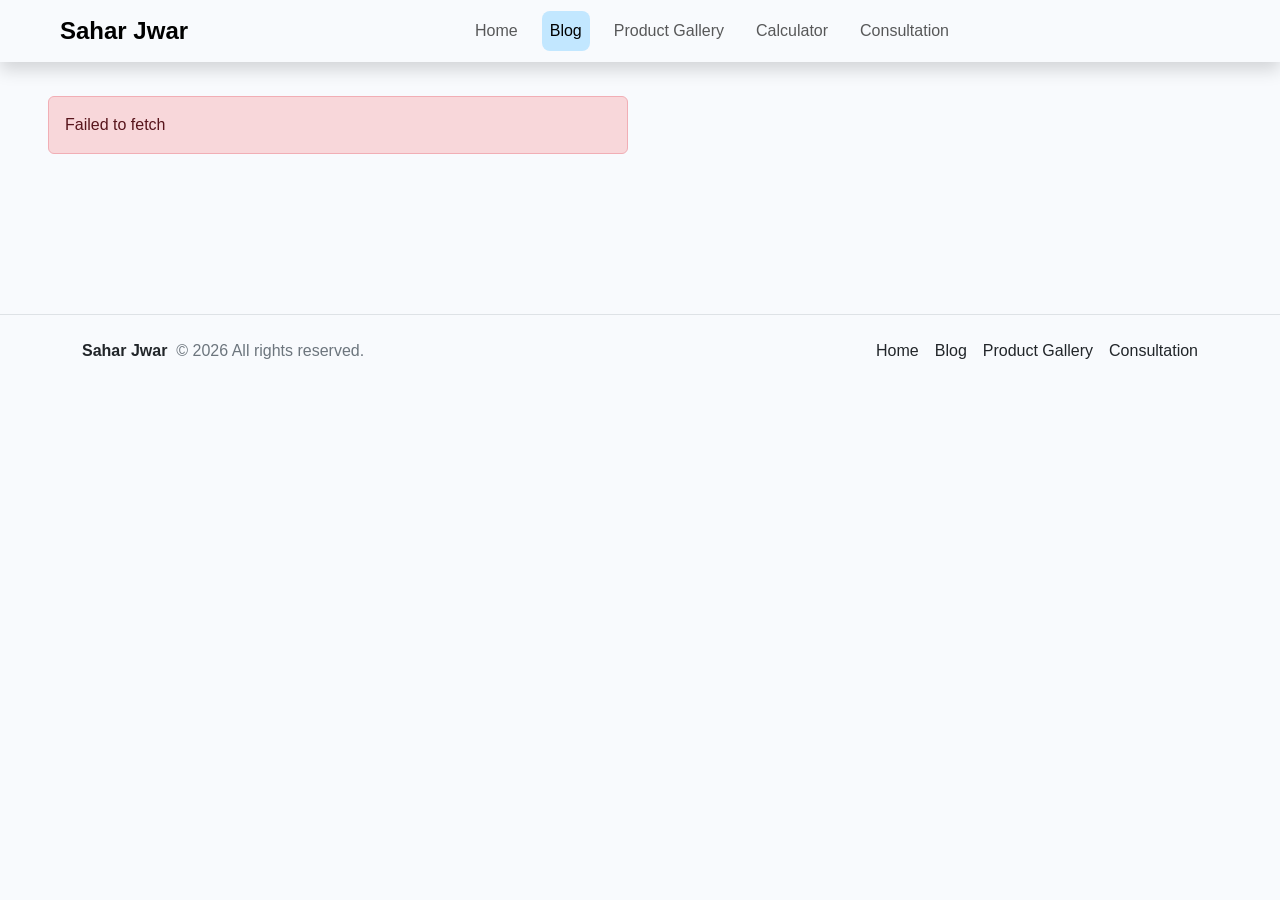
==== Blog.html @ d12f89d2 "first commit" ====
<!DOCTYPE html>
<html lang="en">
<head>
    <meta charset="UTF-8">
    <meta name="viewport" content="width=device-width, initial-scale=1.0">
    <title>Blog</title>
    <link rel="stylesheet" href="https://cdnjs.cloudflare.com/ajax/libs/bootstrap/5.3.8/css/bootstrap.min.css" integrity="sha512-2bBQCjcnw658Lho4nlXJcc6WkV/UxpE/sAokbXPxQNGqmNdQrWqtw26Ns9kFF/yG792pKR1Sx8/Y1Lf1XN4GKA==" crossorigin="anonymous" referrerpolicy="no-referrer" />
    <link rel="stylesheet" href="assets/css/main.css">
</head>
<body>
  <!-- HEADER START -->
    <header>
    <nav class="navbar navbar-expand-lg shadow px-5 position-fixed top-0 start-0 end-0 z-10">
      <div class="container-fluid">
        <a class="navbar-brand fs-4 fw-semibold" href="#">Sahar Jwar</a>
        <button class="navbar-toggler border-0 shadow-none" type="button" data-bs-toggle="collapse" data-bs-target="#navbarNav" aria-controls="navbarNav" aria-expanded="false" aria-label="Toggle navigation">
          <span class="navbar-toggler-icon"></span>
        </button>
        <div class="collapse navbar-collapse center" id="navbarNav">
          <ul class="navbar-nav gap-3">
            <li class="nav-item">
              <a class="nav-link fs-6"  href="index.html">Home</a>
            </li>
            <li class="nav-item">
              <a class="nav-link active fs-6" aria-current="Blog" href="Blog.html">Blog</a>
            </li>
            <li class="nav-item">
              <a class="nav-link fs-6" href="ProductGallery.html">Product Gallery</a>
            </li>
            <li class="nav-item">
              <a class="nav-link fs-6" href="Calculator.html" >Calculator</a>
            </li>
            <li class="nav-item">
              <a class="nav-link fs-6" href="Consultation.html" >Consultation</a>
            </li>
          </ul>
        </div>
      </div>
    </nav>
    </header>
  <!-- HEADER START -->
  
  <!-- MAIN START -->
   <main class="container-fluid px-5 mt-5">

    <!-- BLOG CONTAINER START -->
    <section class="py-5 row row-cols-1 row-cols-md-2 g-4" id ="blog">
      
    </section>
    <!-- BLOG CONTAINER END -->
  
    <!-- PAGNATION START -->
    <section class="pb-5" aria-label="Blog pagination">
      <ul class="pagination justify-content-center" id="blogPagination"></ul>
    </section>
    <!-- PAGNATION END -->

   </main>
  <!-- MAIN END -->

   <!-- FOOTER START -->
    <footer class="mt-5 border-top">
        <div class="container py-4">
            <div class="row g-3 align-items-center">
                <div class="col-12 col-md-6 text-center text-md-start">
                    <span class="fw-semibold">Sahar Jwar</span>
                    <span class="text-secondary">&nbsp;© <span id="footerYear"></span> All rights reserved.</span>
                </div>
                <div class="col-12 col-md-6 d-flex justify-content-center justify-content-md-end gap-3">
                    <a class="text-decoration-none" href="index.html">Home</a>
                    <a class="text-decoration-none" href="Blog.html">Blog</a>
                    <a class="text-decoration-none" href="ProductGallery.html">Product Gallery</a>
                    <a class="text-decoration-none" href="Consultation.html">Consultation</a>
                </div>
            </div>
        </div>
    </footer>
   <!-- FOOTER END -->

    <script>
        document.getElementById('footerYear').textContent = new Date().getFullYear();
    </script>
    <script src="https://cdnjs.cloudflare.com/ajax/libs/bootstrap/5.3.8/js/bootstrap.min.js" integrity="sha512-nKXmKvJyiGQy343jatQlzDprflyB5c+tKCzGP3Uq67v+lmzfnZUi/ZT+fc6ITZfSC5HhaBKUIvr/nTLCV+7F+Q==" crossorigin="anonymous" referrerpolicy="no-referrer"></script>
    <script src="assets/js/seeMoreDetails.js"></script>
    <script src="assets/js/blog.js"></script>

</body>
</html>
---- assets/css/main.css ----
/* GLOPALE STYLE START */
*{
    margin: 0;
    padding: 0;
    box-sizing: border-box;
    font-family: 'Segoe UI', Tahoma, Geneva, Verdana, sans-serif;
}
:root{
    --primary-color: #c2e7ff;
    --bg-pri: #f8fafd;
    --bg-sec: #e9eef6;
    --text-color: #212529;
}
.text-bg-primary{
    background-color: var(--primary-color) !important;
}
.btn-outline-primary{
    outline: none !important;
    border: 2px solid var(--primary-color) !important;
    color: #000 !important;
    &:hover{
        background-color: var(--primary-color) !important;

    }
}
body{
    background-color: var(--bg-pri);
    color: var(--text-color);
}
nav{
    background-color: var(--bg-pri);
    z-index: 10;
}
nav ul li a{
    border-radius: 0.5rem;
        &:hover{
            color: var(--text-color)!important;
            background-color: var(--primary-color);
            transition: all 0.3s ease;
        }
}
nav .center{
    display: flex;
    justify-content: center;
}
.active{
    padding: 0.5rem 1rem;
    background-color: var(--primary-color);
    border-radius: 0.5rem;
    transition: all 0.3s ease;
}
footer{
    background: transparent;
    color: var(--text-color);
}
footer a {
    color: var(--text-color);
}
/* GLOPALE STYLE END */



/* INDEX PAGE START */

/* DARK THEME START */
body.theme-dark{
    --bg-pri: #1f232c;
    --bg-sec: #1f232c;
    --text-color: #ffffff;
}
body.theme-dark nav,
body.theme-dark .projects,
body.theme-dark .project-card,
body.theme-dark .list-group-item,
body.theme-dark .card{
    background-color: var(--bg-pri);
}
body.theme-dark .card{
    box-shadow: 0 4px 8px rgba(255, 255, 255, 0.1);
}
body.theme-dark .project-card{
    color: var(--text-color);
}
body.theme-dark a,
body.theme-dark nav .active,
body.theme-dark nav ul li a:hover,
body.theme-dark .card-link{
    color: #000 !important;
}
body.theme-dark .icons a,
body.theme-dark nav ul li a ,
body.theme-dark nav a ,
body.theme-dark .list-group-item,
body.theme-dark .icons a:hover{
    color: #fff !important;
}
body.theme-dark i[data-theme-toggle-icon]{
    color: var(--text-color) !important;
}
body.theme-dark .navbar-toggler-icon {
  background-image: url("data:image/svg+xml,%3csvg xmlns='http://www.w3.org/2000/svg' viewBox='0 0 30 30'%3e%3cpath stroke='white' stroke-linecap='round' stroke-miterlimit='10' stroke-width='2' d='M4 7h22M4 15h22M4 23h22'/%3e%3c/svg%3e") !important;
}
body.theme-dark footer a,
body.theme-dark footer .fw-semibold,
body.theme-dark footer .text-secondary{
    color: var(--text-color) !important;
}
body.theme-dark footer{
    border-color: rgba(255,255,255,0.15) !important;
}
/* DARK THEME END */

[data-typewriter]{
  display: inline-block;
  white-space: pre;
  position: relative;
}
.tw-animated{
  display: inline-flex;
  align-items: baseline;
}
.tw-animated > .tw-caret{
  width: 2px;
  height: 1.1em;
  display: inline-block;
  margin-left: 2px;
  background: var(--tw-caret-color);
  animation: tw-blink 0.9s step-end infinite;
}
@keyframes tw-blink{
  50%{ opacity: 0; }
}
i[data-theme-toggle-icon]{
    font-size: 1.25rem;
    color: var(--text-color);
    cursor: pointer;
    transition: all 0.3s ease;
}
.hero{
    height: 72vh;
    margin-bottom: 140px;
}
.profile-container {
    position: relative;
    width: 320px;
    height: 357px;
    display: flex;
    justify-content: center;
    align-items: center;
    padding: 20px;
    outline: 4px solid var(--primary-color);
    outline-offset: -45px;
}
.hexagon-bg {
    position: absolute;
    width: 117%;
    top: 9px;
    height: 134%;
    background: var(--primary-color);
    clip-path: polygon(50% 0%, 100% 25%, 100% 75%, 50% 76%, 0% 75%, 0% 25%);
    filter: drop-shadow(0 0 15px var(--primary-color)) !important;
    z-index: -1;
}
.profile-img {
    position: absolute;
    width: 100%;
    height: 177%;
    top: -166px;
    object-fit: contain;
    clip-path: polygon(50% 0%, 100% 25%, 100% 75%, 50% 100%, 0% 75%, 0% 25%);
    /* z-index: ; */
}
.icons a{
    color: var(--text-color);
    transition: all 0.3s ease;
    background-color: var(--bg-sec);
    padding: 4px 10px;
    border-radius: 50%;
    &:hover{
        color:#fff;
        background-color: var(--primary-color);
    }
}
.cv,.card-link{
    color: var(--text-color);
    background-color: var(--primary-color);
    padding: 0.5rem 1rem;
    border-radius: 0.5rem;
    transition: all 0.3s ease;
    text-decoration: none;
    width: fit-content;
    &:hover{
        background-color: var(--bg-sec);
    }
}
.card{
    box-shadow: 0 4px 8px rgba(0, 0, 0, 0.1);
}
.card-col{
    display: flex;
    align-items: stretch;
}
.project-card{
    width: 100%;
    display: flex;
    flex-direction: column;
    height: 100%;
    border: none;
    overflow: hidden;
}
.desc-area{
    display: flex;
    flex-direction: column;
}
.desc-preview{
    display: -webkit-box;
    -webkit-line-clamp: 3;
    -webkit-box-orient: vertical;
    overflow: hidden;
}
.desc-full-wrap{
    max-height: 0;
    opacity: 0;
    overflow: hidden;
    transform: translateY(-4px);
    transition: max-height 420ms ease, opacity 280ms ease, transform 280ms ease;
}
.project-card.is-expanded .desc-full-wrap{
    min-height: 240px; /* enough for full text but still smooth */
    opacity: 1;
    transform: translateY(0);
}
.project-desc-toggle{
    color: var(--text-color);
    text-decoration: none;
    font-size: 0.95rem;
}
.project-desc-toggle:hover{
    color: var(--text-color);
    text-decoration: underline;
    text-underline-offset: 3px;
}
/* INDEX PAGE END */


/* BLOG PAGE START */
#blogPagination .page-link{
    color: var(--text-color);
    border-color: rgba(0,0,0,0.15);
}
#blogPagination .page-link:hover{
    color: var(--text-color);
    background-color: var(--primary-color);
    border-color: var(--primary-color);
}
#blogPagination .page-item.active .page-link{
    background-color: var(--primary-color);
    border-color: var(--primary-color);
    color: #000;
}
#blogPagination .page-item.disabled .page-link{
    color: rgba(0,0,0,0.35);
    background-color: transparent;
    border-color: rgba(0,0,0,0.15);
}
.blog-desc-full{
    max-height: 0;
    opacity: 0;
    overflow: hidden;
    transform: translateY(-4px);
    transition: max-height 420ms ease, opacity 280ms ease, transform 280ms ease;
}
.blog-card.is-expanded .blog-desc-full{
    min-height: 240px;
    opacity: 1;
    transform: translateY(0);
}
.blog-desc-toggle{
    color: var(--text-color);
    text-decoration: none;
    font-size: 0.95rem;
}
.blog-desc-toggle:hover{
    color: var(--text-color);
    text-decoration: underline;
    text-underline-offset: 3px;
}
.blog-card{
    border: none;
    overflow: hidden;
}
.blog-card-img{
    height: 180px;
    object-fit: cover;
}
.blog-preview{
    display: -webkit-box;
    -webkit-line-clamp: 4;
    -webkit-box-orient: vertical;
    overflow: hidden;
}
.blog-modal-content{
    white-space: pre-wrap;
}
.pagination .active {
    border-radius: 0px;
    padding: 0px;
}
.pagination .page-item .page-link:focus,
.pagination .page-item .page-link:active,
.pagination .page-item.active .page-link,
.pagination .page-item.active .page-link:focus {
    box-shadow: none !important;
    outline: none !important;}
/* BLOG PAGE END */


/* CONSULTATION FORM PAGE START */
form {
    margin-top: 50px;
    background-color: var(--bg-sec);
    width: 35%;
}
form h1{
    color:var(--text-color)
}
input[type = text],input[type = email],textarea{
    border: 1px solid var(--bg-pri);
    &:focus{
        box-shadow: none;
        outline: none;
        border: 2px solid var(--primary-color);
    }
}
.btn-primary{
    background-color: var(--primary-color);
    border: 1px solid var(--primary-color);
    color: var(--text-color);
    &:hover{
        background-color: var(--bg-pri);
        border: 1px solid var(--bg-sec);
        color: var(--text-color);
    }
}
/* CONSULTATION FORM PAGE END */


/* CALCULATOR PAGE START */
.calc-main{
    background: linear-gradient(135deg, #0f172a 0%, #1e1b4b 100%);
    margin-top: 100px !important;
}
.calculator-card {
            width: calc(70%/2);
            backdrop-filter: blur(16px);
            border: 1px solid rgba(255, 255, 255, 0.1);
            border-radius: 24px;
            box-shadow: 0 20px 40px rgba(0,0,0,0.4);
}
.error-banner {
    background-color: #ef4444;
    color: white;
    font-size: 0.85rem;
    text-align: center;
    padding: 6px;
    font-weight: 500;
    display: none; /* Hidden by default */
    border-radius: 8px;
    margin-bottom: 12px;
    animation: fadeIn 0.2s ease-in-out;
}
.calc-display {
    background-color: #0f172a;
    color: #38bdf8;
    font-family: 'Courier New', Courier, monospace;
    font-size: 2.25rem;
    text-align: right;
    padding: 20px;
    border: 1px solid rgba(255, 255, 255, 0.05);
    width: 100%;
    border-radius: 12px;
    margin-bottom: 15px;
}
.calc-display:focus {
    background-color: #0f172a;
    color: #38bdf8;
    box-shadow: none;
    outline: none;
}
.btn-calc {
    font-size: 1.25rem;
    padding: 16px 0;
    font-weight: 600;
    border-radius: 12px;
    border: none;
    transition: all 0.1s ease;
}
.btn-calc:active {
    transform: scale(0.95);
}
.btn-num {
    background-color: #334155;
    color: #f8fafc;
}
.btn-num:hover {
    background-color: #475569;
    color: #fff;
}
.btn-operator {
    background-color: #f97316;
    color: white;
}
.btn-operator:hover {
    background-color: #ea580c;
    color: white;
}
.btn-utility {
    background-color: #475569;
    color: #cbd5e1;
}
.btn-utility:hover {
    background-color: #64748b;
    color: #fff;
}
.btn-clear {
    background-color: rgba(239, 68, 68, 0.2);
    color: #f87171;
    border: 1px solid rgba(239, 68, 68, 0.4);
}
.btn-clear:hover {
    background-color: #ef4444;
    color: white;
}
.btn-equal {
    background-color: #10b981;
    color: white;
}
.btn-equal:hover {
    background-color: #059669;
    color: white;
}
@keyframes fadeIn {
    from { opacity: 0; transform: translateY(-5px); }
    to { opacity: 1; transform: translateY(0); }
}
/* CONSULTATION FORM PAGE END */


/* PRODUCTS GALLARY PAGE START */
.tabs-text{
    color: gray;
    font-size: 13px;
    &:hover{
        color: var(--text-color);
    }
}
/* PRODUCTS GALLARY PAGE START */

/* MEDIA QUERY START */
@media screen and (max-width:992px) {
    .hero{
        height: auto;
        margin-bottom: 100px;
        padding: 50px !important;
        margin-top: 100px !important;
        flex-direction: column;
        justify-content: center !important;
        align-items: center !important;
        text-align: center;
        gap: 50px !important;
    }
    .text{
        width: 100% !important;
        display: flex;
        flex-direction: column;
        align-items: center;
    }
    .card .card-body{
        gap: 10px;
        align-self: center;
    }
    .card .card-body .card-link{
        margin: 0px;
    }
    form{
        width: 80%;
    }
    .calculator-card {
        width: calc(110% / 2);
    }
    .tabs-text{
    font-size: 13px;
    }
}
/* MEDIA QUERY END */
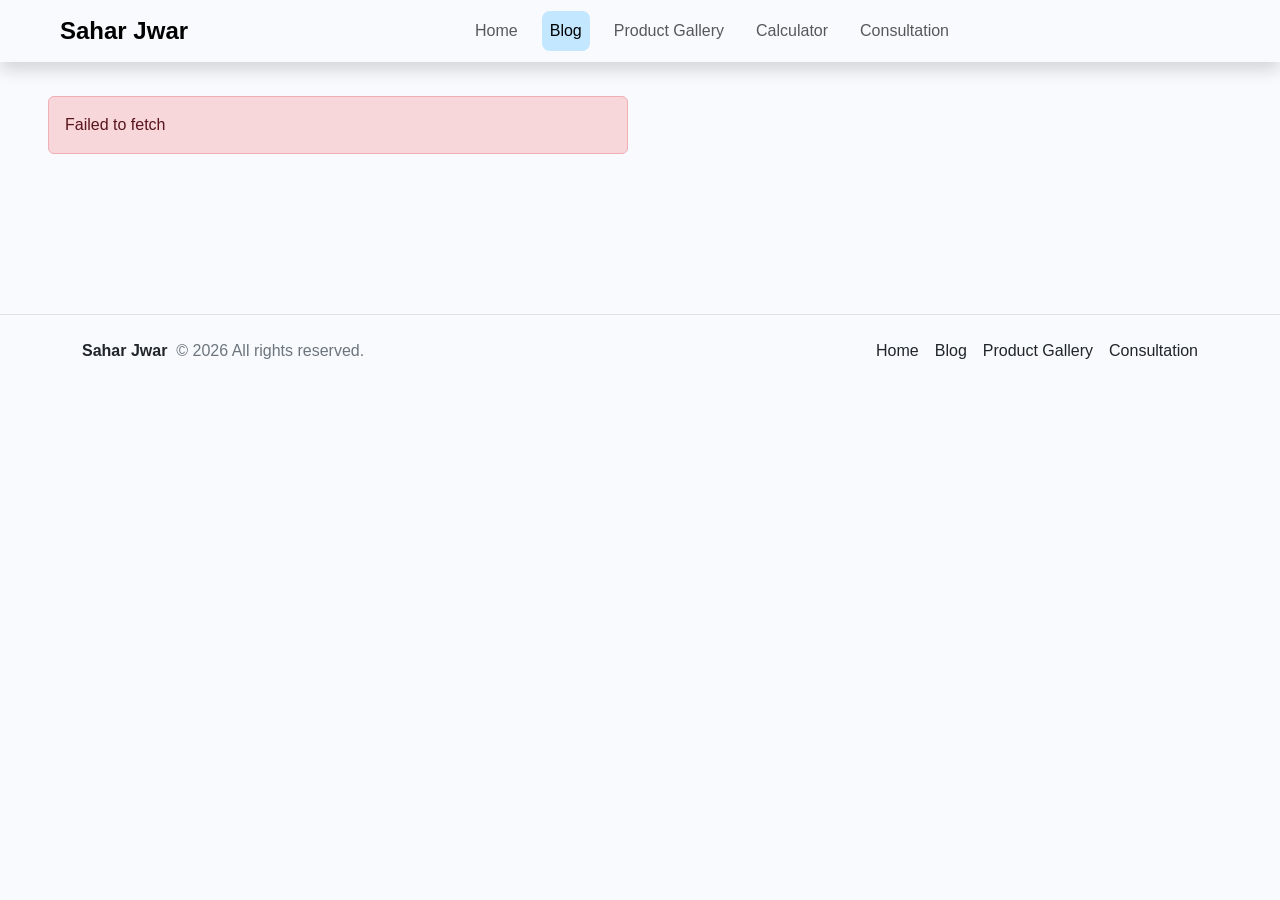
==== commit d947e8eb: "fix the assets imgs" ====
--- a/Blog.html
+++ b/Blog.html
@@ -17,7 +17,7 @@
           <span class="navbar-toggler-icon"></span>
         </button>
         <div class="collapse navbar-collapse center" id="navbarNav">
-          <ul class="navbar-nav gap-3">
+          <ul class="navbar-nav gap-3 align-items-center">
             <li class="nav-item">
               <a class="nav-link fs-6"  href="index.html">Home</a>
             </li>
--- a/assets/css/main.css
+++ b/assets/css/main.css
@@ -57,8 +57,6 @@
     color: var(--text-color);
 }
 /* GLOPALE STYLE END */
-
-
 
 /* INDEX PAGE START */
 
@@ -492,4 +490,9 @@
     font-size: 13px;
     }
 }
+@media screen and (max-width : 576px) {
+    .tabs-text{
+    font-size: 11px;
+    }
+}
 /* MEDIA QUERY END */
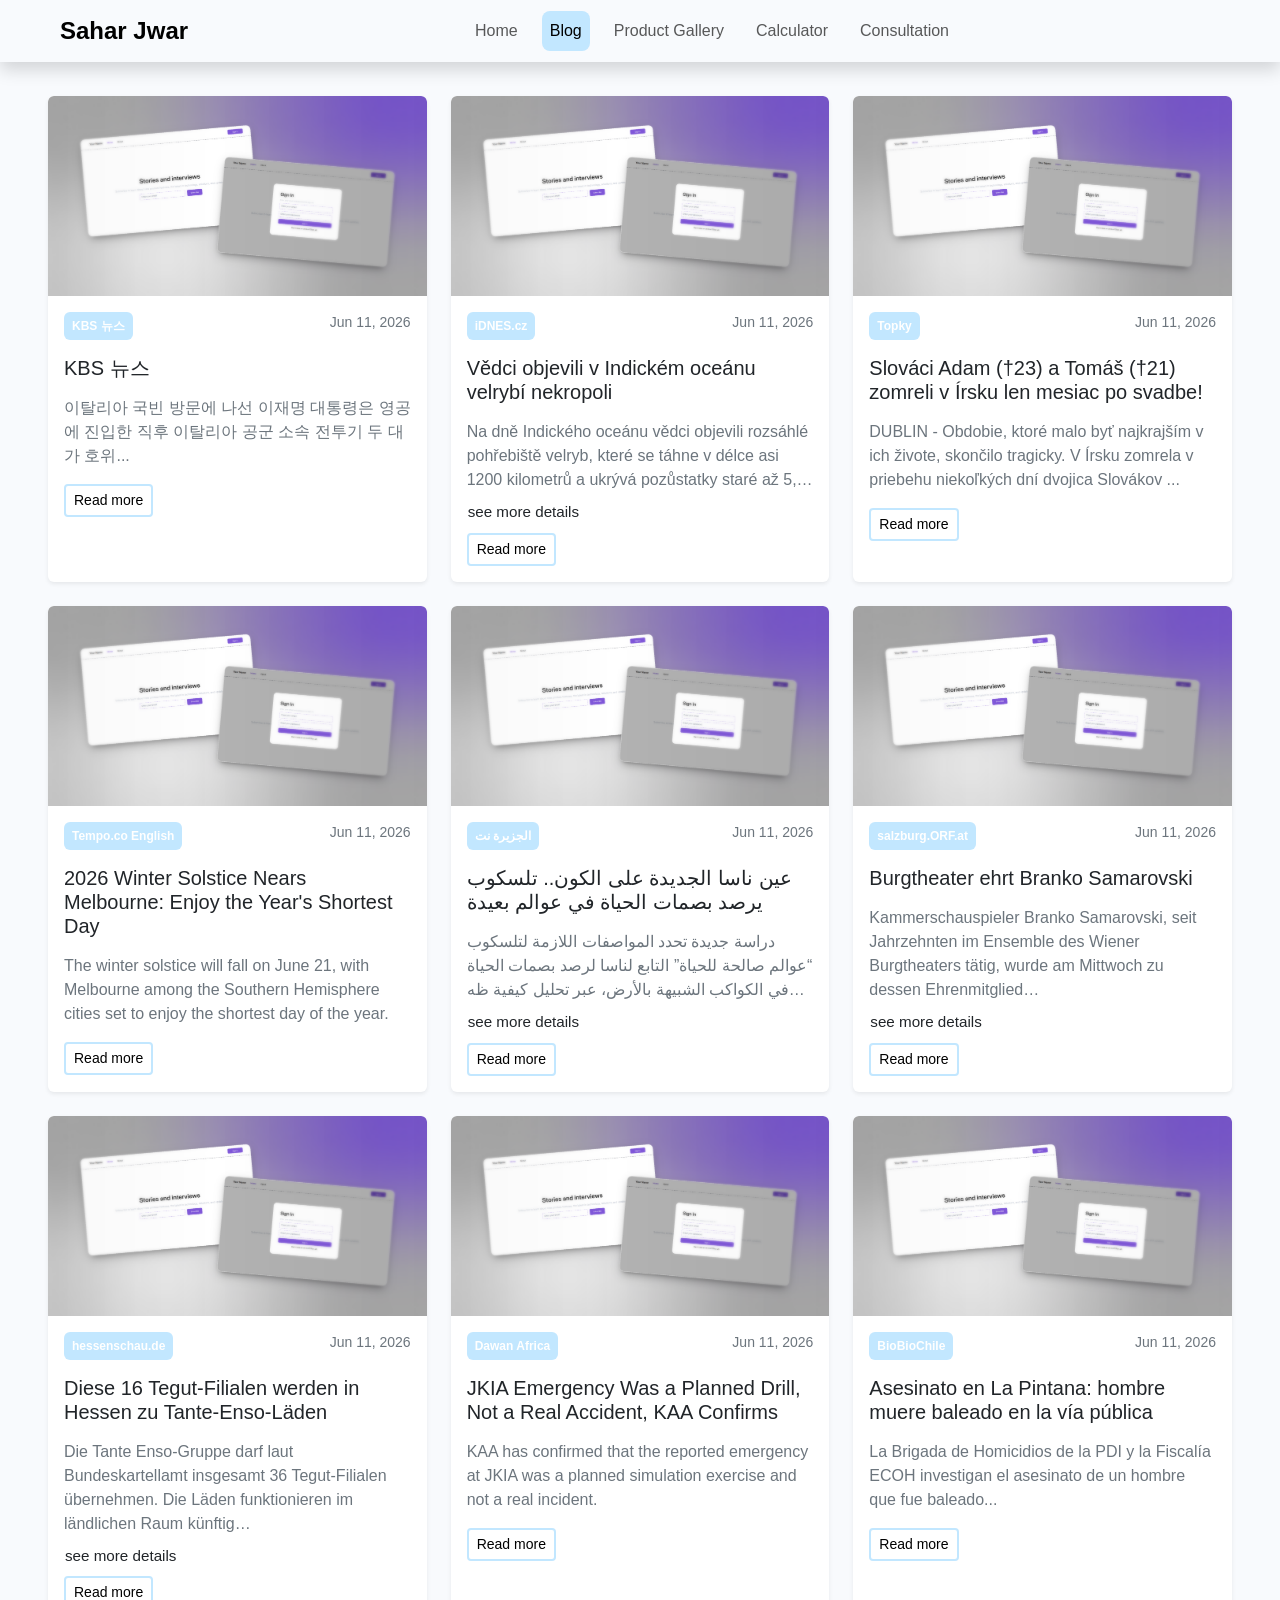
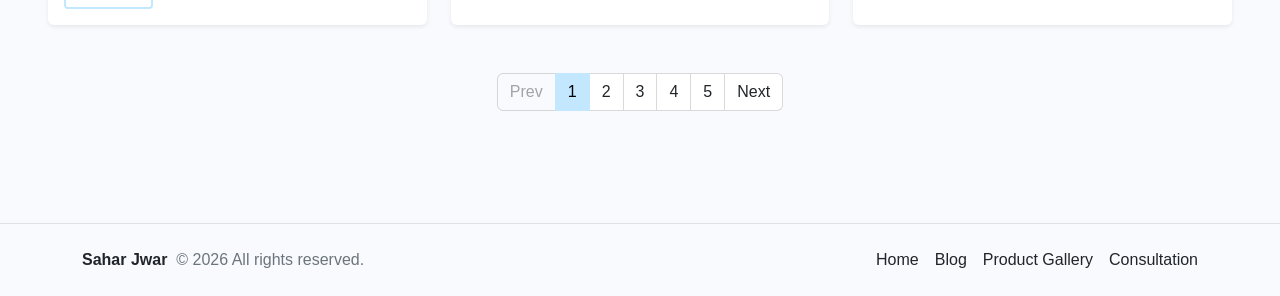
==== commit 8445cd76: "fix the see more fun" ====
--- a/Blog.html
+++ b/Blog.html
@@ -81,7 +81,6 @@
         document.getElementById('footerYear').textContent = new Date().getFullYear();
     </script>
     <script src="https://cdnjs.cloudflare.com/ajax/libs/bootstrap/5.3.8/js/bootstrap.min.js" integrity="sha512-nKXmKvJyiGQy343jatQlzDprflyB5c+tKCzGP3Uq67v+lmzfnZUi/ZT+fc6ITZfSC5HhaBKUIvr/nTLCV+7F+Q==" crossorigin="anonymous" referrerpolicy="no-referrer"></script>
-    <script src="assets/js/seeMoreDetails.js"></script>
     <script src="assets/js/blog.js"></script>
 
 </body>
--- a/assets/css/main.css
+++ b/assets/css/main.css
@@ -492,7 +492,7 @@
 }
 @media screen and (max-width : 576px) {
     .tabs-text{
-    font-size: 11px;
+    font-size: 11px !important;
     }
 }
 /* MEDIA QUERY END */
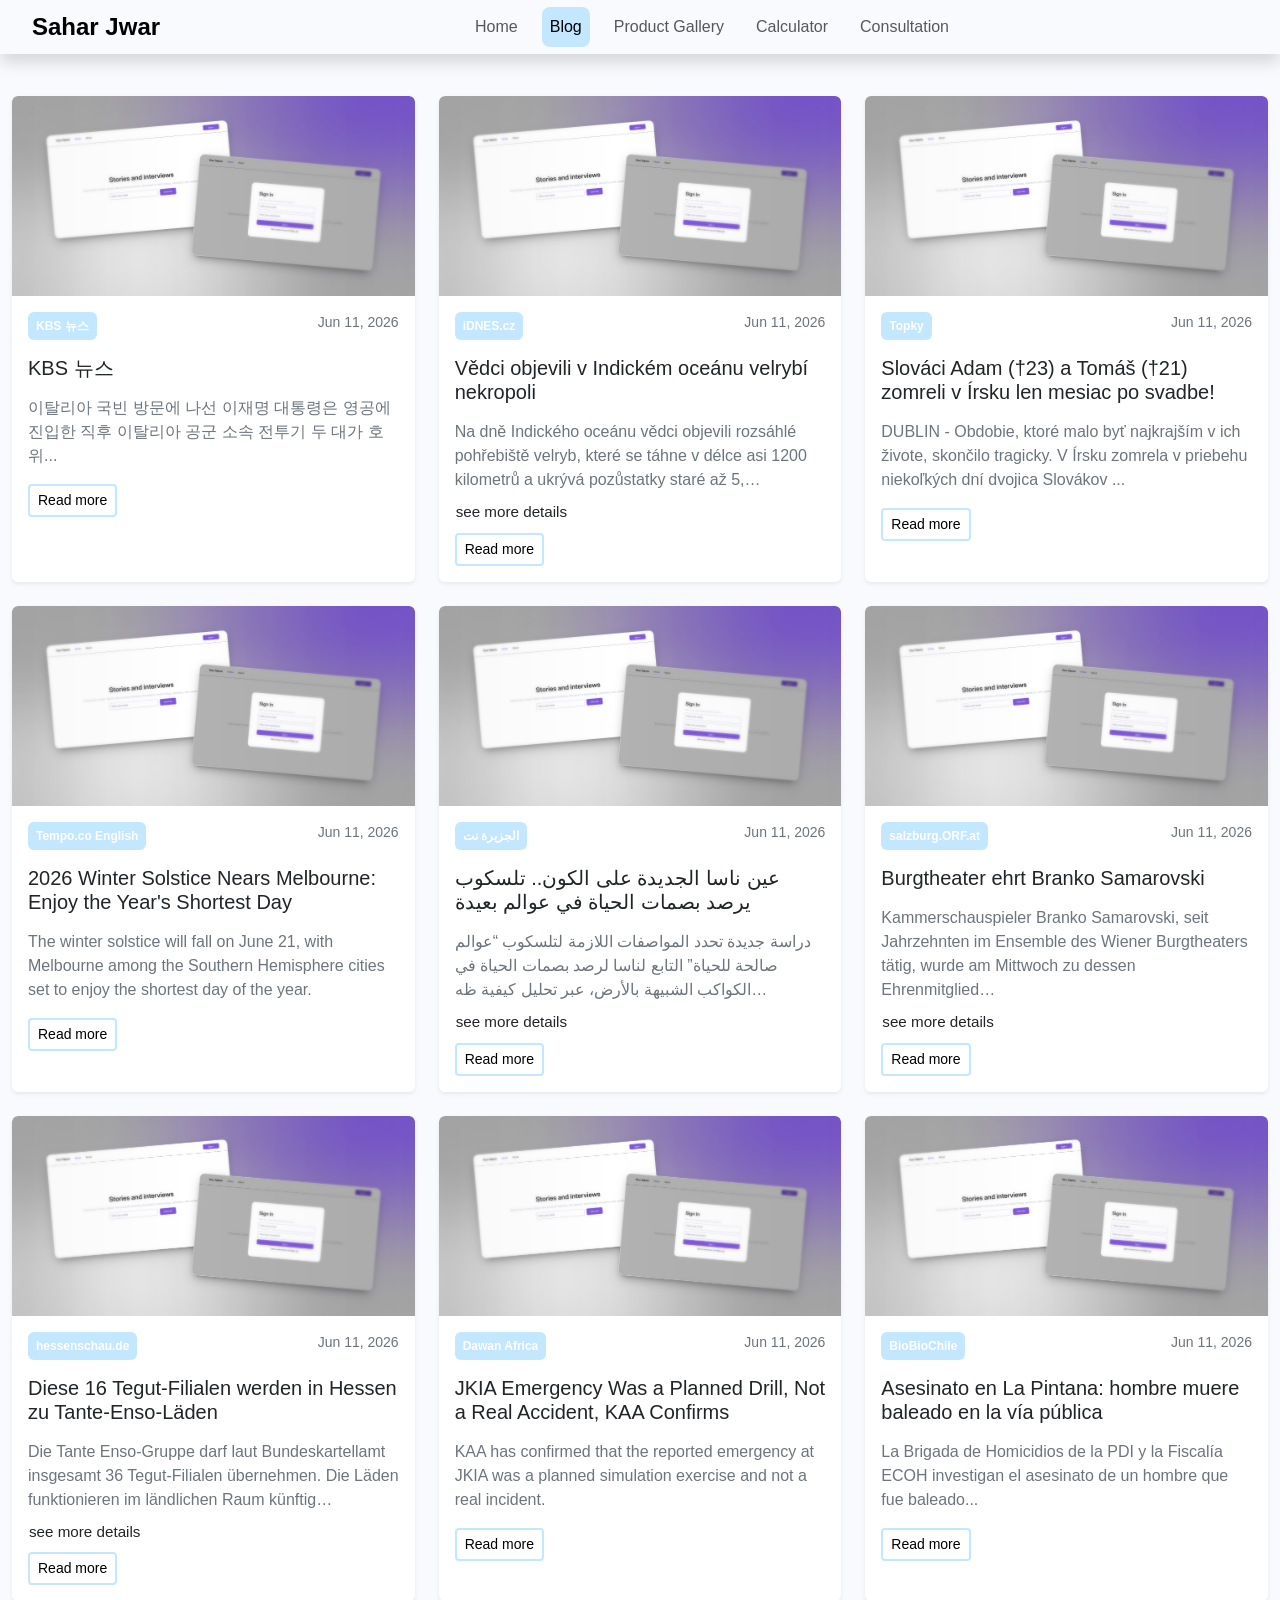
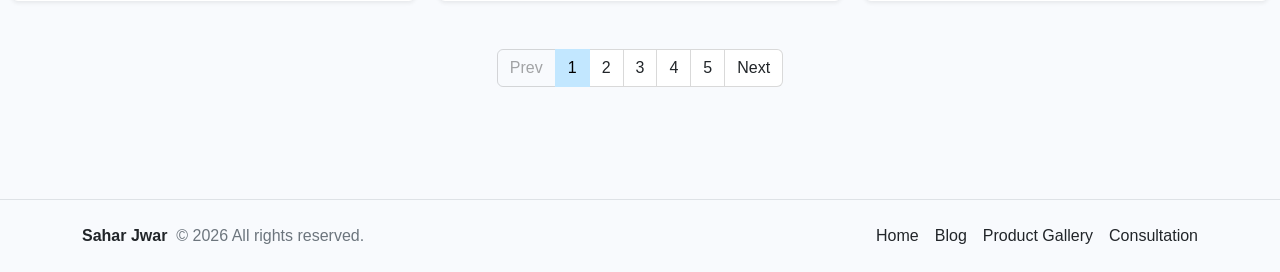
==== commit b33aa531: "fixed main padding" ====
--- a/Blog.html
+++ b/Blog.html
@@ -10,7 +10,7 @@
 <body>
   <!-- HEADER START -->
     <header>
-    <nav class="navbar navbar-expand-lg shadow px-5 position-fixed top-0 start-0 end-0 z-10">
+    <nav class="navbar navbar-expand-lg shadow position-fixed top-0 start-0 end-0 z-10">
       <div class="container-fluid">
         <a class="navbar-brand fs-4 fw-semibold" href="#">Sahar Jwar</a>
         <button class="navbar-toggler border-0 shadow-none" type="button" data-bs-toggle="collapse" data-bs-target="#navbarNav" aria-controls="navbarNav" aria-expanded="false" aria-label="Toggle navigation">
@@ -41,7 +41,7 @@
   <!-- HEADER START -->
   
   <!-- MAIN START -->
-   <main class="container-fluid px-5 mt-5">
+   <main class="container-fluid  mt-5">
 
     <!-- BLOG CONTAINER START -->
     <section class="py-5 row row-cols-1 row-cols-md-2 g-4" id ="blog">
--- a/assets/css/main.css
+++ b/assets/css/main.css
@@ -28,6 +28,7 @@
     color: var(--text-color);
 }
 nav{
+    padding: 4px 20px !important;
     background-color: var(--bg-pri);
     z-index: 10;
 }
@@ -448,6 +449,8 @@
 .tabs-text{
     color: gray;
     font-size: 13px;
+    border-bottom: 1px solid #dde1e5 !important;
+    border-radius: 6px 6px 0px 0px !important;
     &:hover{
         color: var(--text-color);
     }
@@ -456,6 +459,9 @@
 
 /* MEDIA QUERY START */
 @media screen and (max-width:992px) {
+    nav{
+        padding: 16px 12px !important;
+    }
     .hero{
         height: auto;
         margin-bottom: 100px;
@@ -489,10 +495,33 @@
     .tabs-text{
     font-size: 13px;
     }
+    #modal-item-1{
+        flex-direction: column;
+        align-items: flex-start !important;
+        div{
+        flex-direction: column !important;
+        width: 100% !important;
+        }
+    }
 }
 @media screen and (max-width : 576px) {
     .tabs-text{
     font-size: 11px !important;
     }
+    nav{
+        .px-5 {
+            padding-right: 0rem !important; 
+            padding-left: 0rem !important;
+        }
+    }
+    .calculator-card {
+        width: 100%;
+    }
+        form {
+        width: 100%;
+    }
+    form button[type=submit]{
+        width: 100% !important;
+    }
 }
 /* MEDIA QUERY END */
